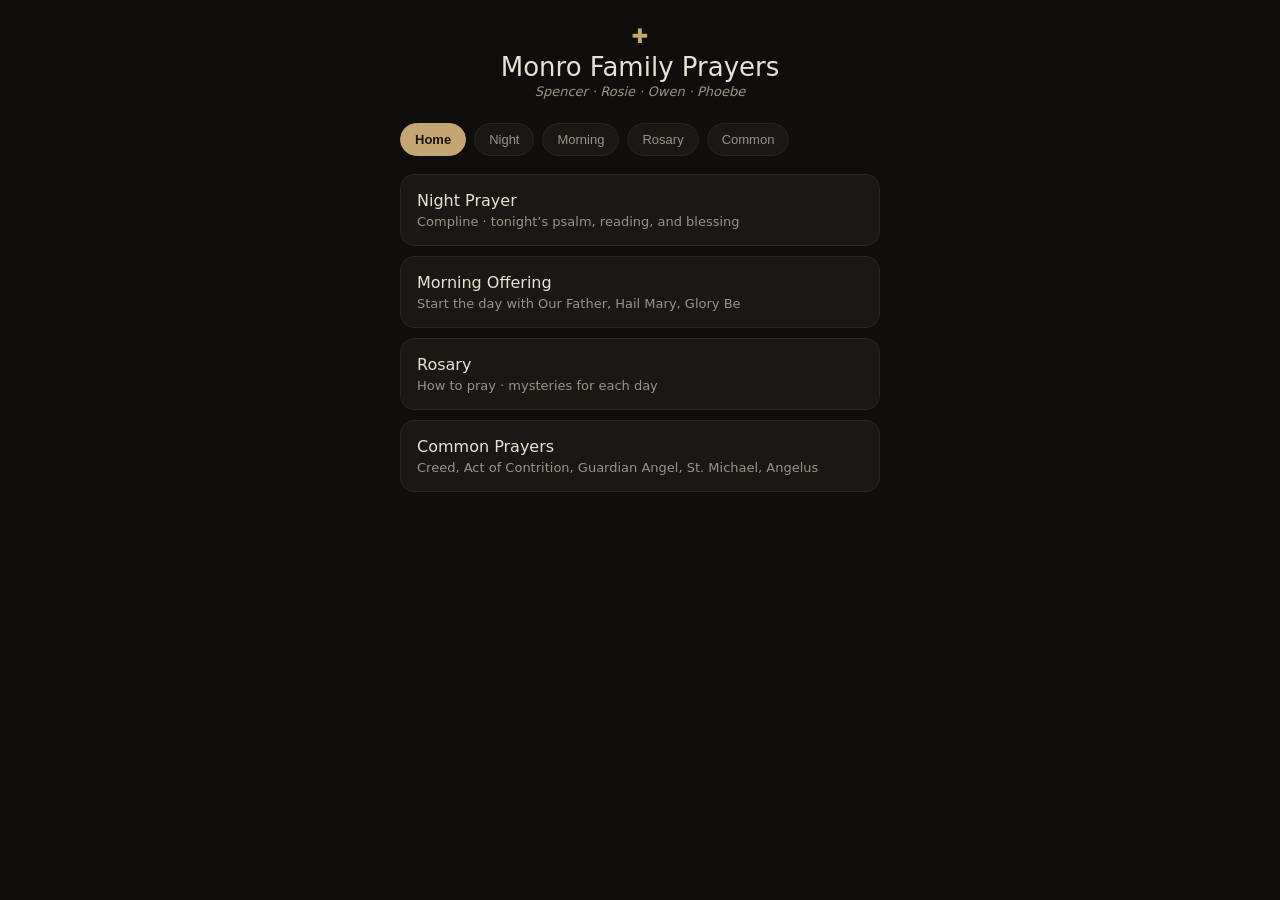
==== index.html @ 3f40b27a "Add Monro Family Prayers app" ====
<!DOCTYPE html>
<html lang="en">
<head>
<meta charset="UTF-8">
<meta name="viewport" content="width=device-width, initial-scale=1.0, viewport-fit=cover">
<meta name="theme-color" content="#0f0e0c">
<title>Monro Family Prayers</title>
<link rel="manifest" href="manifest.json">
<style>
:root{--bg:#0f0e0c;--surface:#1a1814;--text:#e8e2d6;--muted:#9a9286;--accent:#c4a574;--accent-soft:#8b7355}
*{box-sizing:border-box;margin:0;padding:0}
html,body{background:var(--bg);color:var(--text);font-family:-apple-system,BlinkMacSystemFont,system-ui,sans-serif;min-height:100vh}
body{padding:env(safe-area-inset-top) 20px env(safe-area-inset-bottom);max-width:520px;margin:0 auto}
header{text-align:center;padding:24px 0 8px}
.cross{font-size:20px;color:var(--accent)}
h1{font-size:26px;font-weight:500;margin-top:4px}
.subtitle{color:var(--muted);font-size:13px;margin-top:2px;font-style:italic}
.nav{display:flex;gap:8px;overflow-x:auto;padding:16px 0 8px;scrollbar-width:none}
.nav::-webkit-scrollbar{display:none}
.nav button{flex:0 0 auto;padding:8px 14px;background:var(--surface);border:1px solid #2a261f;border-radius:18px;color:var(--muted);font-size:13px;cursor:pointer}
.nav button.active{background:var(--accent);color:#1a1612;border-color:var(--accent);font-weight:600}
.card{background:var(--surface);border-radius:14px;padding:16px;margin:10px 0;border:1px solid #2a261f;cursor:pointer}
.card h3{font-size:16px;font-weight:500;margin-bottom:4px}
.card p{font-size:13px;color:var(--muted)}
.prayer{font-size:16.5px;line-height:1.65;padding-bottom:30px}
.prayer h2{font-size:13px;letter-spacing:1.4px;text-transform:uppercase;color:var(--accent);margin:24px 0 10px;font-weight:600}
.prayer p{margin-bottom:12px}
.prayer .antiphon{font-style:italic;color:var(--accent-soft)}
.days{display:flex;gap:6px;overflow-x:auto;padding:12px 0;scrollbar-width:none}
.days::-webkit-scrollbar{display:none}
.day{flex:0 0 auto;padding:8px 12px;background:var(--surface);border:1px solid #2a261f;border-radius:16px;font-size:12px;color:var(--muted);cursor:pointer}
.day.active{background:var(--accent);color:#1a1612;font-weight:600}
</style>
</head>
<body>
<header>
  <div class="cross">✚</div>
  <h1>Monro Family Prayers</h1>
  <div class="subtitle">Spencer · Rosie · Owen · Phoebe</div>
</header>
<div class="nav" id="nav"></div>
<div id="content"></div>
<script>
const sections=[{id:'home',label:'Home'},{id:'night',label:'Night'},{id:'morning',label:'Morning'},{id:'rosary',label:'Rosary'},{id:'common',label:'Common'}];
const days=['Sunday','Monday','Tuesday','Wednesday','Thursday','Friday','Saturday'];
const today=new Date().getDay();
function commonEnding(c){return `<h2>Every Night Ends Here</h2><p>Into your hands, Lord, I commend my spirit.</p><p>Into your hands, Lord, I commend my spirit.</p><p>You have redeemed us, Lord God of truth.</p><p>I commend my spirit.</p><p>Glory be to the Father, and to the Son, and to the Holy Spirit.</p><p>Into your hands, Lord, I commend my spirit.</p><p class="antiphon">Protect us, Lord, as we stay awake; watch over us as we sleep, that awake, we may keep watch with Christ, and asleep, rest in his peace.</p><p>Lord, now you let your servant go in peace; your word has been fulfilled: my own eyes have seen the salvation which you have prepared in the sight of every people — a light to reveal you to the nations, and the glory of your people Israel.</p><p>Glory be to the Father, and to the Son, and to the Holy Spirit — as it was in the beginning, is now, and ever shall be, world without end. Amen.</p><p class="antiphon">Protect us, Lord, as we stay awake; watch over us as we sleep, that awake, we may keep watch with Christ, and asleep, rest in his peace.</p><h2>Closing Prayer</h2><p>${c}</p><h2>Blessing</h2><p>May the all-powerful Lord grant us a restful night and a peaceful death. Amen.</p><h2>Hail Mary</h2><p>Hail Mary, full of grace, the Lord is with thee. Blessed art thou among women, and blessed is the fruit of thy womb, Jesus. Holy Mary, Mother of God, pray for us sinners, now and at the hour of our death. Amen.</p>`;}
const begin=`<h2>Every Night Begins Here</h2><p>God, come to my assistance.</p><p>Lord, make haste to help me.</p><p>Glory be to the Father, and to the Son, and to the Holy Spirit — as it was in the beginning, is now, and ever shall be, world without end. Amen. Alleluia.</p><p style="font-style:italic;color:var(--muted);margin:16px 0;">Then a quiet minute. Thank God for the good of the day, and say sorry for the rest.</p>`;
const nightPrayers={
  Sunday:{html:begin+`<h2>Sunday · Psalm 91</h2><p class="antiphon">Night holds no terrors for me sleeping under God’s wings.</p>`+commonEnding('Lord, we have celebrated today the mystery of the rising of Christ to new life. May we now rest in your peace, safe from all that could harm us, and rise again refreshed and joyful, to praise you throughout another day. We ask this through Christ our Lord. Amen.')},
  Monday:{html:begin+`<h2>Monday · Psalm 86</h2><p class="antiphon">O Lord, our God, unwearied is your love for us.</p>`+commonEnding('Lord, give our bodies restful sleep and let the work we have done today bear fruit in eternal life. We ask this through Christ our Lord. Amen.')},
  Tuesday:{html:begin+`<h2>Tuesday · Psalm 143</h2><p class="antiphon">Do not hide your face from me; in you I put my trust.</p>`+commonEnding('Lord, fill this night with your radiance. May we sleep in peace and rise with joy to welcome the light of a new day in your name. We ask this through Christ our Lord. Amen.')},
  Wednesday:{html:begin+`<h2>Wednesday · Psalms 31 & 130</h2><p class="antiphon">Lord God, be my refuge and my strength.</p>`+commonEnding('Lord Jesus Christ, you have given your followers an example of gentleness and humility, a task that is easy, a burden that is light. Accept the prayers and work of this day, and give us the rest that will strengthen us to render more faithful service to you, who live and reign for ever and ever. Amen.')},
  Thursday:{html:begin+`<h2>Thursday · Psalm 16</h2><p class="antiphon">In you, my God, my body will rest in hope.</p>`+commonEnding('Lord God, send peaceful sleep to refresh our tired bodies. May your help always renew us and keep us strong in your service. We ask this through Christ our Lord. Amen.')},
  Friday:{html:begin+`<h2>Friday · Psalm 88</h2><p class="antiphon">Day and night I cry to you, my God.</p>`+commonEnding('All-powerful God, keep us united with your Son in his death and burial so that we may rise to new life with him, who lives and reigns for ever and ever. Amen.')},
  Saturday:{html:begin+`<h2>Saturday · Psalms 4 & 134</h2><p class="antiphon">Have mercy, Lord, and hear my prayer.</p>`+commonEnding('Lord, we have celebrated today the mystery of the rising of Christ to new life. May we now rest in your peace, safe from all that could harm us, and rise again refreshed and joyful, to praise you throughout another day. We ask this through Christ our Lord. Amen.')}
};
const prayers={
  morning:{html:`<h2>Morning Offering</h2><p>O Jesus, through the Immaculate Heart of Mary, I offer you my prayers, works, joys, and sufferings of this day for all the intentions of your Sacred Heart, in union with the Holy Sacrifice of the Mass throughout the world, in reparation for my sins, for the intentions of all my relatives and friends, and in particular for the intentions of the Holy Father. Amen.</p><h2>Our Father</h2><p>Our Father, who art in heaven, hallowed be thy name; thy kingdom come; thy will be done on earth as it is in heaven. Give us this day our daily bread; and forgive us our trespasses as we forgive those who trespass against us; and lead us not into temptation, but deliver us from evil. Amen.</p><h2>Hail Mary</h2><p>Hail Mary, full of grace, the Lord is with thee. Blessed art thou among women, and blessed is the fruit of thy womb, Jesus. Holy Mary, Mother of God, pray for us sinners, now and at the hour of our death. Amen.</p><h2>Glory Be</h2><p>Glory be to the Father, and to the Son, and to the Holy Spirit. As it was in the beginning, is now, and ever shall be, world without end. Amen.</p>`},
  rosary:{html:`<h2>How to Pray the Rosary</h2><p>1. Make the Sign of the Cross and say the Apostles’ Creed.</p><p>2. Say the Our Father.</p><p>3. Say three Hail Marys.</p><p>4. Say the Glory Be.</p><p>5. Announce the first mystery; then say the Our Father.</p><p>6. Say ten Hail Marys while meditating on the mystery.</p><p>7. Say the Glory Be.</p><p>8. Repeat for each of the five mysteries.</p><p>9. After the five decades, say the Hail Holy Queen.</p><h2>Joyful Mysteries (Mon & Sat)</h2><p>The Annunciation · The Visitation · The Nativity · The Presentation · The Finding in the Temple</p><h2>Sorrowful Mysteries (Tue & Fri)</h2><p>The Agony in the Garden · The Scourging · The Crowning with Thorns · The Carrying of the Cross · The Crucifixion</p><h2>Glorious Mysteries (Wed & Sun)</h2><p>The Resurrection · The Ascension · The Descent of the Holy Spirit · The Assumption · The Coronation</p><h2>Luminous Mysteries (Thu)</h2><p>The Baptism of Jesus · The Wedding at Cana · The Proclamation of the Kingdom · The Transfiguration · The Institution of the Eucharist</p><h2>Hail Holy Queen</h2><p>Hail, holy Queen, Mother of mercy, our life, our sweetness, and our hope. To thee do we cry, poor banished children of Eve; to thee do we send up our sighs, mourning and weeping in this valley of tears. Turn then, most gracious Advocate, thine eyes of mercy toward us; and after this our exile, show unto us the blessed fruit of thy womb, Jesus. O clement, O loving, O sweet Virgin Mary.</p>`},
  common:{html:`<h2>Apostles’ Creed</h2><p>I believe in God, the Father almighty, Creator of heaven and earth, and in Jesus Christ, his only Son, our Lord, who was conceived by the Holy Spirit, born of the Virgin Mary, suffered under Pontius Pilate, was crucified, died and was buried; he descended into hell; on the third day he rose again from the dead; he ascended into heaven, and is seated at the right hand of God the Father almighty; from there he will come to judge the living and the dead. I believe in the Holy Spirit, the holy catholic Church, the communion of saints, the forgiveness of sins, the resurrection of the body, and life everlasting. Amen.</p><h2>Act of Contrition</h2><p>O my God, I am heartily sorry for having offended Thee, and I detest all my sins because of Thy just punishments, but most of all because they offend Thee, my God, who art all good and deserving of all my love. I firmly resolve, with the help of Thy grace, to sin no more and to avoid the near occasions of sin. Amen.</p><h2>Guardian Angel</h2><p>Angel of God, my guardian dear, to whom God’s love commits me here, ever this day be at my side, to light and guard, to rule and guide. Amen.</p><h2>St. Michael</h2><p>Saint Michael the Archangel, defend us in battle. Be our protection against the wickedness and snares of the devil. May God rebuke him, we humbly pray; and do thou, O Prince of the Heavenly Host, by the power of God, cast into hell Satan and all the evil spirits who prowl about the world seeking the ruin of souls. Amen.</p><h2>Angelus</h2><p>The Angel of the Lord declared unto Mary. And she conceived of the Holy Spirit. Hail Mary…</p><p>Behold the handmaid of the Lord. Be it done unto me according to thy word. Hail Mary…</p><p>And the Word was made flesh. And dwelt among us. Hail Mary…</p><p>Pray for us, O holy Mother of God. That we may be made worthy of the promises of Christ.</p><p>Let us pray. Pour forth, we beseech thee, O Lord, thy grace into our hearts; that we, to whom the Incarnation of Christ, thy Son, was made known by the message of an angel, may by his Passion and Cross be brought to the glory of his Resurrection. Through the same Christ our Lord. Amen.</p>`}
};
let currentSection='home';
let currentNight=days[today];
function renderNav(){const nav=document.getElementById('nav');nav.innerHTML=sections.map(s=>`<button class="${s.id===currentSection?'active':''}" data-id="${s.id}">${s.label}</button>`).join('');nav.querySelectorAll('button').forEach(b=>b.onclick=()=>show(b.dataset.id));}
function show(id){currentSection=id;renderNav();const c=document.getElementById('content');if(id==='home'){c.innerHTML=`<div class="card" onclick="show('night')"><h3>Night Prayer</h3><p>Compline · tonight’s psalm, reading, and blessing</p></div><div class="card" onclick="show('morning')"><h3>Morning Offering</h3><p>Start the day with Our Father, Hail Mary, Glory Be</p></div><div class="card" onclick="show('rosary')"><h3>Rosary</h3><p>How to pray · mysteries for each day</p></div><div class="card" onclick="show('common')"><h3>Common Prayers</h3><p>Creed, Act of Contrition, Guardian Angel, St. Michael, Angelus</p></div>`;}else if(id==='night'){const p=nightPrayers[currentNight];c.innerHTML=`<div class="days" id="nightdays"></div><div class="prayer">${p.html}</div>`;const daysEl=document.getElementById('nightdays');days.forEach(d=>{const el=document.createElement('div');el.className='day'+(d===currentNight?' active':'');el.textContent=d.slice(0,3);el.onclick=()=>{currentNight=d;show('night');};daysEl.appendChild(el);});}else{c.innerHTML=`<div class="prayer">${prayers[id].html}</div>`;}}
renderNav();show('home');
if('serviceWorker' in navigator){window.addEventListener('load',()=>navigator.serviceWorker.register('sw.js'));}
</script>
</body>
</html>
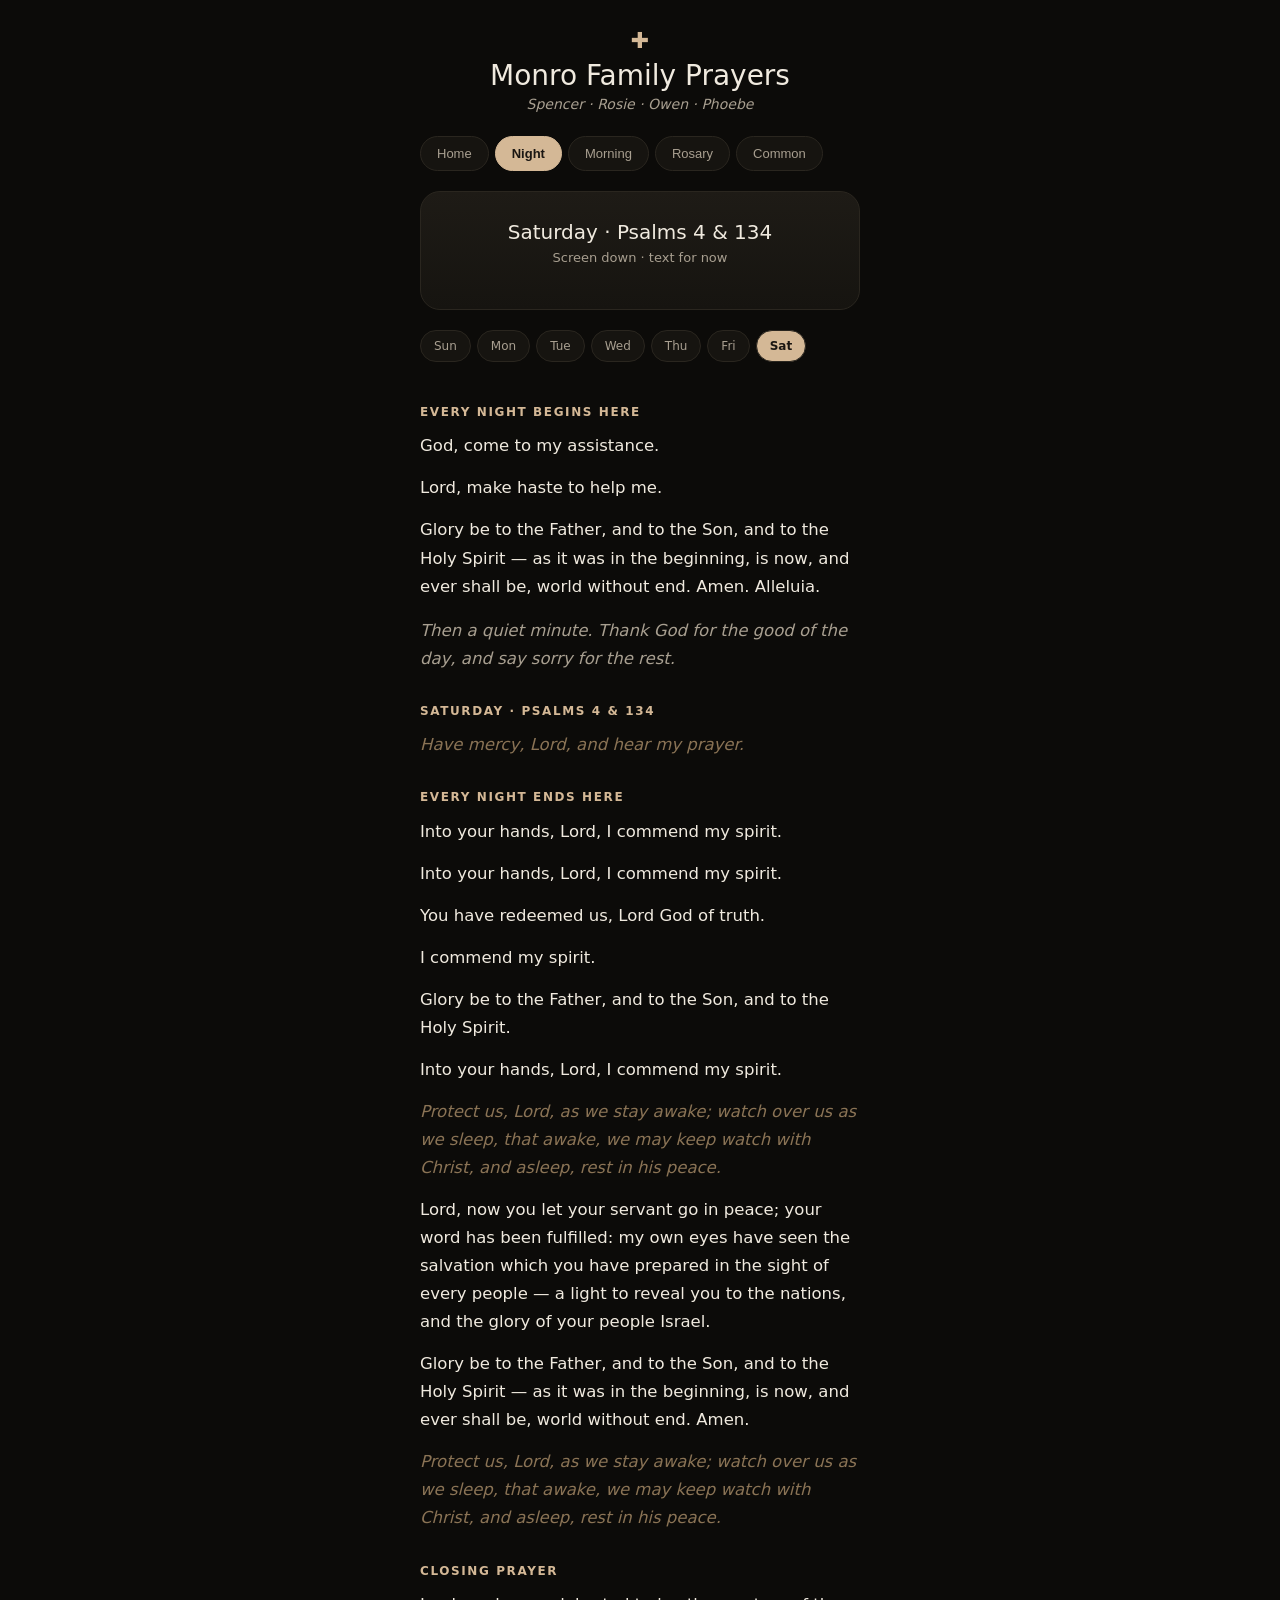
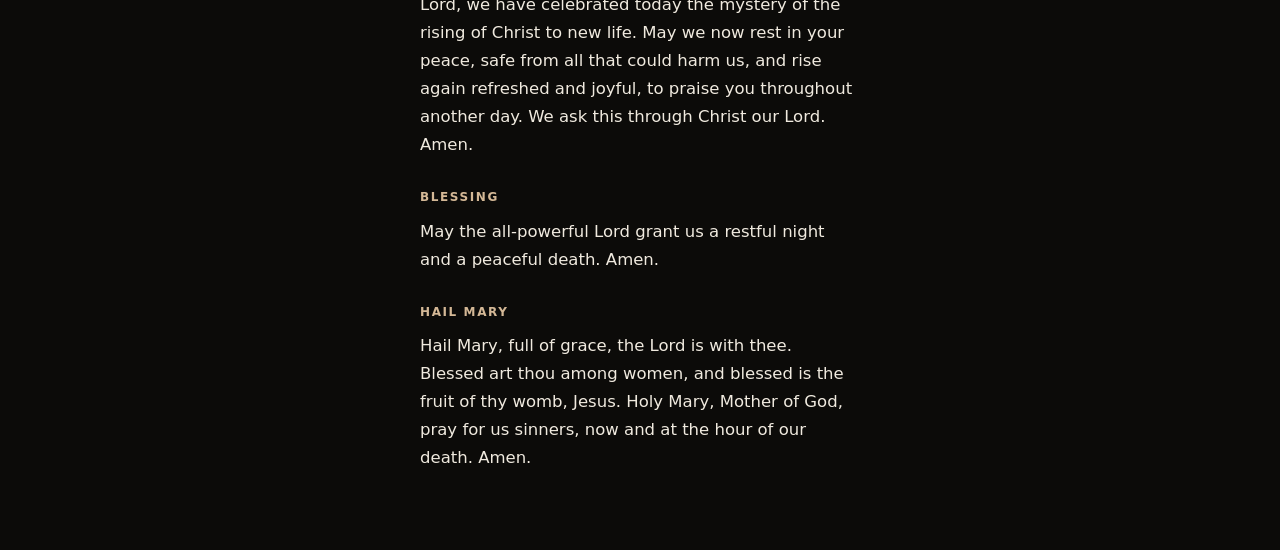
==== commit 1eaf89f4: "Polished PWA: big play button, face-down audio, all sections" ====
--- a/index.html
+++ b/index.html
@@ -3,33 +3,39 @@
 <head>
 <meta charset="UTF-8">
 <meta name="viewport" content="width=device-width, initial-scale=1.0, viewport-fit=cover">
-<meta name="theme-color" content="#0f0e0c">
+<meta name="theme-color" content="#0c0b09">
+<meta name="apple-mobile-web-app-capable" content="yes">
+<meta name="apple-mobile-web-app-status-bar-style" content="black-translucent">
 <title>Monro Family Prayers</title>
 <link rel="manifest" href="manifest.json">
+<link rel="apple-touch-icon" href="icon-512.png">
 <style>
-:root{--bg:#0f0e0c;--surface:#1a1814;--text:#e8e2d6;--muted:#9a9286;--accent:#c4a574;--accent-soft:#8b7355}
+:root{--bg:#0c0b09;--surface:#161410;--text:#f0eadf;--muted:#a89f90;--accent:#d4b896}
 *{box-sizing:border-box;margin:0;padding:0}
 html,body{background:var(--bg);color:var(--text);font-family:-apple-system,BlinkMacSystemFont,system-ui,sans-serif;min-height:100vh}
-body{padding:env(safe-area-inset-top) 20px env(safe-area-inset-bottom);max-width:520px;margin:0 auto}
-header{text-align:center;padding:24px 0 8px}
-.cross{font-size:20px;color:var(--accent)}
-h1{font-size:26px;font-weight:500;margin-top:4px}
-.subtitle{color:var(--muted);font-size:13px;margin-top:2px;font-style:italic}
-.nav{display:flex;gap:8px;overflow-x:auto;padding:16px 0 8px;scrollbar-width:none}
+body{padding:env(safe-area-inset-top) 20px calc(env(safe-area-inset-bottom) + 24px);max-width:480px;margin:0 auto}
+header{text-align:center;padding:28px 0 12px}
+.cross{font-size:22px;color:var(--accent)}
+h1{font-size:28px;font-weight:500;margin-top:6px}
+.subtitle{color:var(--muted);font-size:14px;margin-top:4px;font-style:italic}
+.nav{display:flex;gap:6px;overflow-x:auto;padding:12px 0 8px;scrollbar-width:none}
 .nav::-webkit-scrollbar{display:none}
-.nav button{flex:0 0 auto;padding:8px 14px;background:var(--surface);border:1px solid #2a261f;border-radius:18px;color:var(--muted);font-size:13px;cursor:pointer}
+.nav button{flex:0 0 auto;padding:9px 16px;background:var(--surface);border:1px solid #2a261f;border-radius:20px;color:var(--muted);font-size:13px;cursor:pointer}
 .nav button.active{background:var(--accent);color:#1a1612;border-color:var(--accent);font-weight:600}
-.card{background:var(--surface);border-radius:14px;padding:16px;margin:10px 0;border:1px solid #2a261f;cursor:pointer}
-.card h3{font-size:16px;font-weight:500;margin-bottom:4px}
+.player{background:linear-gradient(180deg,#1e1b16,#161410);border:1px solid #2a261f;border-radius:20px;padding:28px 20px;margin:12px 0 16px;text-align:center}
+.player h2{font-size:20px;font-weight:500}
+.player .meta{color:var(--muted);font-size:13px;margin:6px 0 16px}
+.play{width:80px;height:80px;border-radius:50%;background:var(--accent);border:none;color:#1a1612;font-size:32px;cursor:pointer;display:flex;align-items:center;justify-content:center;margin:0 auto 8px}
+.days{display:flex;gap:6px;overflow-x:auto;padding:4px 0 12px;scrollbar-width:none}
+.day{flex:0 0 auto;padding:8px 13px;background:var(--surface);border:1px solid #2a261f;border-radius:16px;font-size:12px;color:var(--muted);cursor:pointer}
+.day.active{background:var(--accent);color:#1a1612;font-weight:600}
+.prayer{font-size:16.5px;line-height:1.7;padding-bottom:40px}
+.prayer h2{font-size:12px;letter-spacing:1.6px;text-transform:uppercase;color:var(--accent);margin:28px 0 10px;font-weight:600}
+.prayer p{margin-bottom:14px}
+.prayer .antiphon{font-style:italic;color:#8a7355}
+.card{background:var(--surface);border-radius:16px;padding:18px;margin:10px 0;border:1px solid #2a261f;cursor:pointer}
+.card h3{font-size:17px;font-weight:500;margin-bottom:4px}
 .card p{font-size:13px;color:var(--muted)}
-.prayer{font-size:16.5px;line-height:1.65;padding-bottom:30px}
-.prayer h2{font-size:13px;letter-spacing:1.4px;text-transform:uppercase;color:var(--accent);margin:24px 0 10px;font-weight:600}
-.prayer p{margin-bottom:12px}
-.prayer .antiphon{font-style:italic;color:var(--accent-soft)}
-.days{display:flex;gap:6px;overflow-x:auto;padding:12px 0;scrollbar-width:none}
-.days::-webkit-scrollbar{display:none}
-.day{flex:0 0 auto;padding:8px 12px;background:var(--surface);border:1px solid #2a261f;border-radius:16px;font-size:12px;color:var(--muted);cursor:pointer}
-.day.active{background:var(--accent);color:#1a1612;font-weight:600}
 </style>
 </head>
 <body>
@@ -44,28 +50,15 @@
 const sections=[{id:'home',label:'Home'},{id:'night',label:'Night'},{id:'morning',label:'Morning'},{id:'rosary',label:'Rosary'},{id:'common',label:'Common'}];
 const days=['Sunday','Monday','Tuesday','Wednesday','Thursday','Friday','Saturday'];
 const today=new Date().getDay();
-function commonEnding(c){return `<h2>Every Night Ends Here</h2><p>Into your hands, Lord, I commend my spirit.</p><p>Into your hands, Lord, I commend my spirit.</p><p>You have redeemed us, Lord God of truth.</p><p>I commend my spirit.</p><p>Glory be to the Father, and to the Son, and to the Holy Spirit.</p><p>Into your hands, Lord, I commend my spirit.</p><p class="antiphon">Protect us, Lord, as we stay awake; watch over us as we sleep, that awake, we may keep watch with Christ, and asleep, rest in his peace.</p><p>Lord, now you let your servant go in peace; your word has been fulfilled: my own eyes have seen the salvation which you have prepared in the sight of every people — a light to reveal you to the nations, and the glory of your people Israel.</p><p>Glory be to the Father, and to the Son, and to the Holy Spirit — as it was in the beginning, is now, and ever shall be, world without end. Amen.</p><p class="antiphon">Protect us, Lord, as we stay awake; watch over us as we sleep, that awake, we may keep watch with Christ, and asleep, rest in his peace.</p><h2>Closing Prayer</h2><p>${c}</p><h2>Blessing</h2><p>May the all-powerful Lord grant us a restful night and a peaceful death. Amen.</p><h2>Hail Mary</h2><p>Hail Mary, full of grace, the Lord is with thee. Blessed art thou among women, and blessed is the fruit of thy womb, Jesus. Holy Mary, Mother of God, pray for us sinners, now and at the hour of our death. Amen.</p>`;}
+const titles={Sunday:'Sunday · Psalm 91',Monday:'Monday · Psalm 86',Tuesday:'Tuesday · Psalm 143',Wednesday:'Wednesday · Psalms 31 & 130',Thursday:'Thursday · Psalm 16',Friday:'Friday · Psalm 88',Saturday:'Saturday · Psalms 4 & 134'};
+function ending(c){return `<h2>Every Night Ends Here</h2><p>Into your hands, Lord, I commend my spirit.</p><p>Into your hands, Lord, I commend my spirit.</p><p>You have redeemed us, Lord God of truth.</p><p>I commend my spirit.</p><p>Glory be to the Father, and to the Son, and to the Holy Spirit.</p><p>Into your hands, Lord, I commend my spirit.</p><p class="antiphon">Protect us, Lord, as we stay awake; watch over us as we sleep, that awake, we may keep watch with Christ, and asleep, rest in his peace.</p><p>Lord, now you let your servant go in peace; your word has been fulfilled: my own eyes have seen the salvation which you have prepared in the sight of every people — a light to reveal you to the nations, and the glory of your people Israel.</p><p>Glory be to the Father, and to the Son, and to the Holy Spirit — as it was in the beginning, is now, and ever shall be, world without end. Amen.</p><p class="antiphon">Protect us, Lord, as we stay awake; watch over us as we sleep, that awake, we may keep watch with Christ, and asleep, rest in his peace.</p><h2>Closing Prayer</h2><p>${c}</p><h2>Blessing</h2><p>May the all-powerful Lord grant us a restful night and a peaceful death. Amen.</p><h2>Hail Mary</h2><p>Hail Mary, full of grace, the Lord is with thee. Blessed art thou among women, and blessed is the fruit of thy womb, Jesus. Holy Mary, Mother of God, pray for us sinners, now and at the hour of our death. Amen.</p>`;}
 const begin=`<h2>Every Night Begins Here</h2><p>God, come to my assistance.</p><p>Lord, make haste to help me.</p><p>Glory be to the Father, and to the Son, and to the Holy Spirit — as it was in the beginning, is now, and ever shall be, world without end. Amen. Alleluia.</p><p style="font-style:italic;color:var(--muted);margin:16px 0;">Then a quiet minute. Thank God for the good of the day, and say sorry for the rest.</p>`;
-const nightPrayers={
-  Sunday:{html:begin+`<h2>Sunday · Psalm 91</h2><p class="antiphon">Night holds no terrors for me sleeping under God’s wings.</p>`+commonEnding('Lord, we have celebrated today the mystery of the rising of Christ to new life. May we now rest in your peace, safe from all that could harm us, and rise again refreshed and joyful, to praise you throughout another day. We ask this through Christ our Lord. Amen.')},
-  Monday:{html:begin+`<h2>Monday · Psalm 86</h2><p class="antiphon">O Lord, our God, unwearied is your love for us.</p>`+commonEnding('Lord, give our bodies restful sleep and let the work we have done today bear fruit in eternal life. We ask this through Christ our Lord. Amen.')},
-  Tuesday:{html:begin+`<h2>Tuesday · Psalm 143</h2><p class="antiphon">Do not hide your face from me; in you I put my trust.</p>`+commonEnding('Lord, fill this night with your radiance. May we sleep in peace and rise with joy to welcome the light of a new day in your name. We ask this through Christ our Lord. Amen.')},
-  Wednesday:{html:begin+`<h2>Wednesday · Psalms 31 & 130</h2><p class="antiphon">Lord God, be my refuge and my strength.</p>`+commonEnding('Lord Jesus Christ, you have given your followers an example of gentleness and humility, a task that is easy, a burden that is light. Accept the prayers and work of this day, and give us the rest that will strengthen us to render more faithful service to you, who live and reign for ever and ever. Amen.')},
-  Thursday:{html:begin+`<h2>Thursday · Psalm 16</h2><p class="antiphon">In you, my God, my body will rest in hope.</p>`+commonEnding('Lord God, send peaceful sleep to refresh our tired bodies. May your help always renew us and keep us strong in your service. We ask this through Christ our Lord. Amen.')},
-  Friday:{html:begin+`<h2>Friday · Psalm 88</h2><p class="antiphon">Day and night I cry to you, my God.</p>`+commonEnding('All-powerful God, keep us united with your Son in his death and burial so that we may rise to new life with him, who lives and reigns for ever and ever. Amen.')},
-  Saturday:{html:begin+`<h2>Saturday · Psalms 4 & 134</h2><p class="antiphon">Have mercy, Lord, and hear my prayer.</p>`+commonEnding('Lord, we have celebrated today the mystery of the rising of Christ to new life. May we now rest in your peace, safe from all that could harm us, and rise again refreshed and joyful, to praise you throughout another day. We ask this through Christ our Lord. Amen.')}
-};
-const prayers={
-  morning:{html:`<h2>Morning Offering</h2><p>O Jesus, through the Immaculate Heart of Mary, I offer you my prayers, works, joys, and sufferings of this day for all the intentions of your Sacred Heart, in union with the Holy Sacrifice of the Mass throughout the world, in reparation for my sins, for the intentions of all my relatives and friends, and in particular for the intentions of the Holy Father. Amen.</p><h2>Our Father</h2><p>Our Father, who art in heaven, hallowed be thy name; thy kingdom come; thy will be done on earth as it is in heaven. Give us this day our daily bread; and forgive us our trespasses as we forgive those who trespass against us; and lead us not into temptation, but deliver us from evil. Amen.</p><h2>Hail Mary</h2><p>Hail Mary, full of grace, the Lord is with thee. Blessed art thou among women, and blessed is the fruit of thy womb, Jesus. Holy Mary, Mother of God, pray for us sinners, now and at the hour of our death. Amen.</p><h2>Glory Be</h2><p>Glory be to the Father, and to the Son, and to the Holy Spirit. As it was in the beginning, is now, and ever shall be, world without end. Amen.</p>`},
-  rosary:{html:`<h2>How to Pray the Rosary</h2><p>1. Make the Sign of the Cross and say the Apostles’ Creed.</p><p>2. Say the Our Father.</p><p>3. Say three Hail Marys.</p><p>4. Say the Glory Be.</p><p>5. Announce the first mystery; then say the Our Father.</p><p>6. Say ten Hail Marys while meditating on the mystery.</p><p>7. Say the Glory Be.</p><p>8. Repeat for each of the five mysteries.</p><p>9. After the five decades, say the Hail Holy Queen.</p><h2>Joyful Mysteries (Mon & Sat)</h2><p>The Annunciation · The Visitation · The Nativity · The Presentation · The Finding in the Temple</p><h2>Sorrowful Mysteries (Tue & Fri)</h2><p>The Agony in the Garden · The Scourging · The Crowning with Thorns · The Carrying of the Cross · The Crucifixion</p><h2>Glorious Mysteries (Wed & Sun)</h2><p>The Resurrection · The Ascension · The Descent of the Holy Spirit · The Assumption · The Coronation</p><h2>Luminous Mysteries (Thu)</h2><p>The Baptism of Jesus · The Wedding at Cana · The Proclamation of the Kingdom · The Transfiguration · The Institution of the Eucharist</p><h2>Hail Holy Queen</h2><p>Hail, holy Queen, Mother of mercy, our life, our sweetness, and our hope. To thee do we cry, poor banished children of Eve; to thee do we send up our sighs, mourning and weeping in this valley of tears. Turn then, most gracious Advocate, thine eyes of mercy toward us; and after this our exile, show unto us the blessed fruit of thy womb, Jesus. O clement, O loving, O sweet Virgin Mary.</p>`},
-  common:{html:`<h2>Apostles’ Creed</h2><p>I believe in God, the Father almighty, Creator of heaven and earth, and in Jesus Christ, his only Son, our Lord, who was conceived by the Holy Spirit, born of the Virgin Mary, suffered under Pontius Pilate, was crucified, died and was buried; he descended into hell; on the third day he rose again from the dead; he ascended into heaven, and is seated at the right hand of God the Father almighty; from there he will come to judge the living and the dead. I believe in the Holy Spirit, the holy catholic Church, the communion of saints, the forgiveness of sins, the resurrection of the body, and life everlasting. Amen.</p><h2>Act of Contrition</h2><p>O my God, I am heartily sorry for having offended Thee, and I detest all my sins because of Thy just punishments, but most of all because they offend Thee, my God, who art all good and deserving of all my love. I firmly resolve, with the help of Thy grace, to sin no more and to avoid the near occasions of sin. Amen.</p><h2>Guardian Angel</h2><p>Angel of God, my guardian dear, to whom God’s love commits me here, ever this day be at my side, to light and guard, to rule and guide. Amen.</p><h2>St. Michael</h2><p>Saint Michael the Archangel, defend us in battle. Be our protection against the wickedness and snares of the devil. May God rebuke him, we humbly pray; and do thou, O Prince of the Heavenly Host, by the power of God, cast into hell Satan and all the evil spirits who prowl about the world seeking the ruin of souls. Amen.</p><h2>Angelus</h2><p>The Angel of the Lord declared unto Mary. And she conceived of the Holy Spirit. Hail Mary…</p><p>Behold the handmaid of the Lord. Be it done unto me according to thy word. Hail Mary…</p><p>And the Word was made flesh. And dwelt among us. Hail Mary…</p><p>Pray for us, O holy Mother of God. That we may be made worthy of the promises of Christ.</p><p>Let us pray. Pour forth, we beseech thee, O Lord, thy grace into our hearts; that we, to whom the Incarnation of Christ, thy Son, was made known by the message of an angel, may by his Passion and Cross be brought to the glory of his Resurrection. Through the same Christ our Lord. Amen.</p>`}
-};
-let currentSection='home';
-let currentNight=days[today];
-function renderNav(){const nav=document.getElementById('nav');nav.innerHTML=sections.map(s=>`<button class="${s.id===currentSection?'active':''}" data-id="${s.id}">${s.label}</button>`).join('');nav.querySelectorAll('button').forEach(b=>b.onclick=()=>show(b.dataset.id));}
-function show(id){currentSection=id;renderNav();const c=document.getElementById('content');if(id==='home'){c.innerHTML=`<div class="card" onclick="show('night')"><h3>Night Prayer</h3><p>Compline · tonight’s psalm, reading, and blessing</p></div><div class="card" onclick="show('morning')"><h3>Morning Offering</h3><p>Start the day with Our Father, Hail Mary, Glory Be</p></div><div class="card" onclick="show('rosary')"><h3>Rosary</h3><p>How to pray · mysteries for each day</p></div><div class="card" onclick="show('common')"><h3>Common Prayers</h3><p>Creed, Act of Contrition, Guardian Angel, St. Michael, Angelus</p></div>`;}else if(id==='night'){const p=nightPrayers[currentNight];c.innerHTML=`<div class="days" id="nightdays"></div><div class="prayer">${p.html}</div>`;const daysEl=document.getElementById('nightdays');days.forEach(d=>{const el=document.createElement('div');el.className='day'+(d===currentNight?' active':'');el.textContent=d.slice(0,3);el.onclick=()=>{currentNight=d;show('night');};daysEl.appendChild(el);});}else{c.innerHTML=`<div class="prayer">${prayers[id].html}</div>`;}}
-renderNav();show('home');
-if('serviceWorker' in navigator){window.addEventListener('load',()=>navigator.serviceWorker.register('sw.js'));}
+const nightText={Sunday:begin+`<h2>Sunday · Psalm 91</h2><p class="antiphon">Night holds no terrors for me sleeping under God’s wings.</p>`+ending('Lord, we have celebrated today the mystery of the rising of Christ to new life. May we now rest in your peace, safe from all that could harm us, and rise again refreshed and joyful, to praise you throughout another day. We ask this through Christ our Lord. Amen.'),Monday:begin+`<h2>Monday · Psalm 86</h2><p class="antiphon">O Lord, our God, unwearied is your love for us.</p>`+ending('Lord, give our bodies restful sleep and let the work we have done today bear fruit in eternal life. We ask this through Christ our Lord. Amen.'),Tuesday:begin+`<h2>Tuesday · Psalm 143</h2><p class="antiphon">Do not hide your face from me; in you I put my trust.</p>`+ending('Lord, fill this night with your radiance. May we sleep in peace and rise with joy to welcome the light of a new day in your name. We ask this through Christ our Lord. Amen.'),Wednesday:begin+`<h2>Wednesday · Psalms 31 & 130</h2><p class="antiphon">Lord God, be my refuge and my strength.</p>`+ending('Lord Jesus Christ, you have given your followers an example of gentleness and humility, a task that is easy, a burden that is light. Accept the prayers and work of this day, and give us the rest that will strengthen us to render more faithful service to you, who live and reign for ever and ever. Amen.'),Thursday:begin+`<h2>Thursday · Psalm 16</h2><p class="antiphon">In you, my God, my body will rest in hope.</p>`+ending('Lord God, send peaceful sleep to refresh our tired bodies. May your help always renew us and keep us strong in your service. We ask this through Christ our Lord. Amen.'),Friday:begin+`<h2>Friday · Psalm 88</h2><p class="antiphon">Day and night I cry to you, my God.</p>`+ending('All-powerful God, keep us united with your Son in his death and burial so that we may rise to new life with him, who lives and reigns for ever and ever. Amen.'),Saturday:begin+`<h2>Saturday · Psalms 4 & 134</h2><p class="antiphon">Have mercy, Lord, and hear my prayer.</p>`+ending('Lord, we have celebrated today the mystery of the rising of Christ to new life. May we now rest in your peace, safe from all that could harm us, and rise again refreshed and joyful, to praise you throughout another day. We ask this through Christ our Lord. Amen.')};
+let current='night';
+let night=days[today];
+function nav(){document.getElementById('nav').innerHTML=sections.map(s=>`<button class="${s.id===current?'active':''}" data-id="${s.id}">${s.label}</button>`).join('');document.querySelectorAll('.nav button').forEach(b=>b.onclick=()=>show(b.dataset.id));}
+function show(id){current=id;nav();const c=document.getElementById('content');if(id==='home'){c.innerHTML=`<div class="card" onclick="show('night')"><h3>Night Prayer</h3><p>Tonight · play with the screen down</p></div><div class="card" onclick="show('morning')"><h3>Morning Offering</h3><p>Start the day</p></div><div class="card" onclick="show('rosary')"><h3>Rosary</h3><p>Mysteries for each day</p></div><div class="card" onclick="show('common')"><h3>Common Prayers</h3><p>Creed, Contrition, Guardian Angel, St. Michael</p></div>`;}else if(id==='night'){c.innerHTML=`<div class="player"><h2>${titles[night]}</h2><div class="meta">Screen down · text for now</div></div><div class="days" id="days"></div><div class="prayer">${nightText[night]}</div>`;const d=document.getElementById('days');days.forEach(day=>{const el=document.createElement('div');el.className='day'+(day===night?' active':'');el.textContent=day.slice(0,3);el.onclick=()=>{night=day;show('night');};d.appendChild(el);});}else{const titles2={morning:'Morning Offering',rosary:'Rosary',common:'Common Prayers'};const htmls={morning:`<h2>Morning Offering</h2><p>O Jesus, through the Immaculate Heart of Mary, I offer you my prayers, works, joys, and sufferings of this day for all the intentions of your Sacred Heart, in union with the Holy Sacrifice of the Mass throughout the world, in reparation for my sins, for the intentions of all my relatives and friends, and in particular for the intentions of the Holy Father. Amen.</p><h2>Our Father</h2><p>Our Father, who art in heaven, hallowed be thy name; thy kingdom come; thy will be done on earth as it is in heaven. Give us this day our daily bread; and forgive us our trespasses as we forgive those who trespass against us; and lead us not into temptation, but deliver us from evil. Amen.</p><h2>Hail Mary</h2><p>Hail Mary, full of grace, the Lord is with thee. Blessed art thou among women, and blessed is the fruit of thy womb, Jesus. Holy Mary, Mother of God, pray for us sinners, now and at the hour of our death. Amen.</p><h2>Glory Be</h2><p>Glory be to the Father, and to the Son, and to the Holy Spirit. As it was in the beginning, is now, and ever shall be, world without end. Amen.</p>`,rosary:`<h2>How to Pray the Rosary</h2><p>Sign of the Cross and Apostles’ Creed. Our Father. Three Hail Marys. Glory Be. Announce the mystery, Our Father, ten Hail Marys, Glory Be. Repeat for five mysteries. Hail Holy Queen.</p><h2>Joyful (Mon & Sat)</h2><p>Annunciation · Visitation · Nativity · Presentation · Finding in the Temple</p><h2>Sorrowful (Tue & Fri)</h2><p>Agony · Scourging · Crowning with Thorns · Carrying the Cross · Crucifixion</p><h2>Glorious (Wed & Sun)</h2><p>Resurrection · Ascension · Descent of the Holy Spirit · Assumption · Coronation</p><h2>Luminous (Thu)</h2><p>Baptism · Wedding at Cana · Proclamation of the Kingdom · Transfiguration · Institution of the Eucharist</p>`,common:`<h2>Apostles’ Creed</h2><p>I believe in God, the Father almighty, Creator of heaven and earth, and in Jesus Christ, his only Son, our Lord, who was conceived by the Holy Spirit, born of the Virgin Mary, suffered under Pontius Pilate, was crucified, died and was buried; he descended into hell; on the third day he rose again from the dead; he ascended into heaven, and is seated at the right hand of God the Father almighty; from there he will come to judge the living and the dead. I believe in the Holy Spirit, the holy catholic Church, the communion of saints, the forgiveness of sins, the resurrection of the body, and life everlasting. Amen.</p><h2>Act of Contrition</h2><p>O my God, I am heartily sorry for having offended Thee, and I detest all my sins because of Thy just punishments, but most of all because they offend Thee, my God, who art all good and deserving of all my love. I firmly resolve, with the help of Thy grace, to sin no more and to avoid the near occasions of sin. Amen.</p><h2>Guardian Angel</h2><p>Angel of God, my guardian dear, to whom God’s love commits me here, ever this day be at my side, to light and guard, to rule and guide. Amen.</p><h2>St. Michael</h2><p>Saint Michael the Archangel, defend us in battle. Be our protection against the wickedness and snares of the devil. May God rebuke him, we humbly pray; and do thou, O Prince of the Heavenly Host, by the power of God, cast into hell Satan and all the evil spirits who prowl about the world seeking the ruin of souls. Amen.</p>`};c.innerHTML=`<div class="player"><h2>${titles2[id]}</h2></div><div class="prayer">${htmls[id]}</div>`;}}
+nav();show('night');
 </script>
 </body>
 </html>
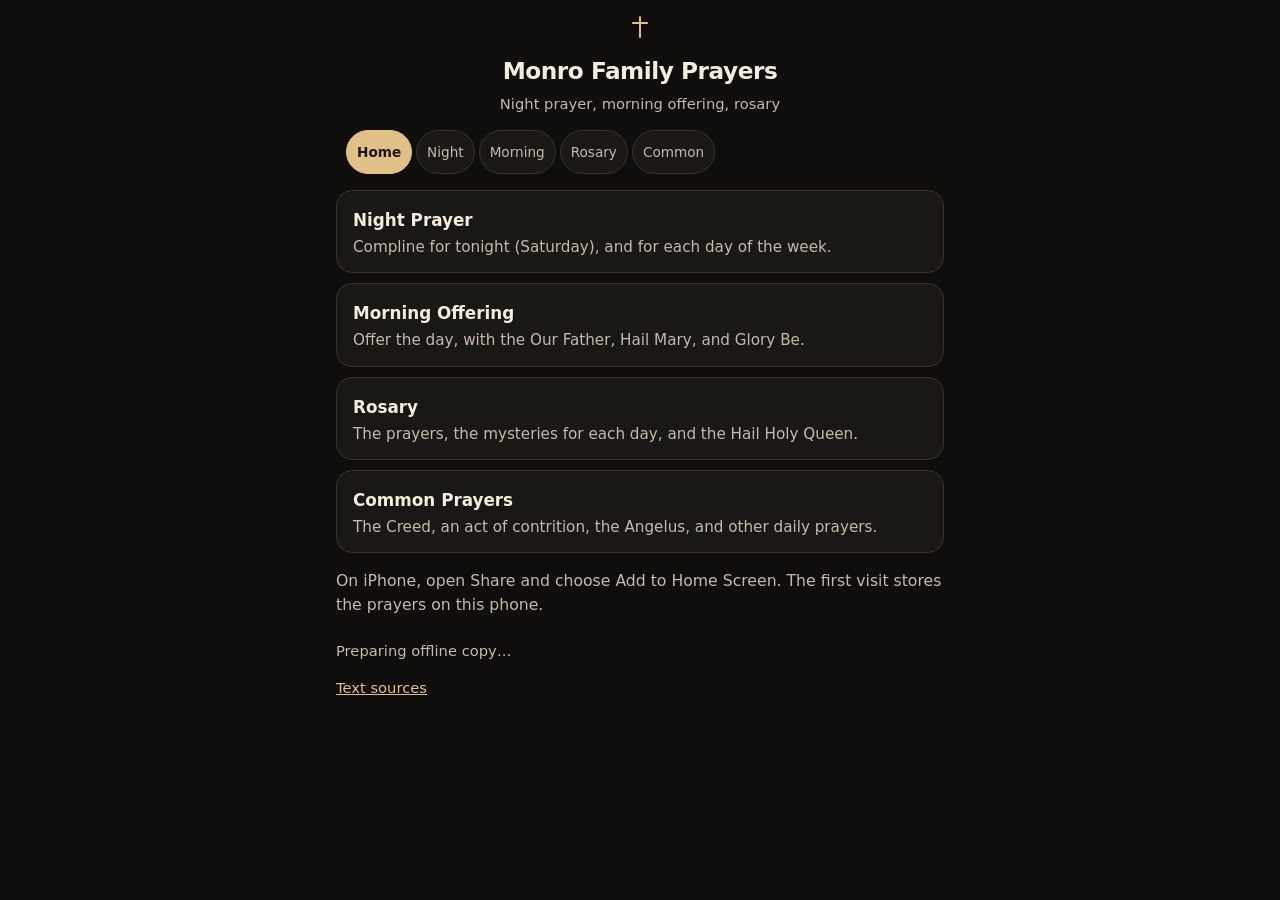
==== commit fe8cfb90: "Make Monro Family Prayers an installable offline PWA. Serve Night Prayer for all seven nights plus m" ====
--- a/index.html
+++ b/index.html
@@ -1,64 +1,45 @@
 <!DOCTYPE html>
 <html lang="en">
 <head>
-<meta charset="UTF-8">
-<meta name="viewport" content="width=device-width, initial-scale=1.0, viewport-fit=cover">
-<meta name="theme-color" content="#0c0b09">
-<meta name="apple-mobile-web-app-capable" content="yes">
-<meta name="apple-mobile-web-app-status-bar-style" content="black-translucent">
-<title>Monro Family Prayers</title>
-<link rel="manifest" href="manifest.json">
-<link rel="apple-touch-icon" href="icon-512.png">
-<style>
-:root{--bg:#0c0b09;--surface:#161410;--text:#f0eadf;--muted:#a89f90;--accent:#d4b896}
-*{box-sizing:border-box;margin:0;padding:0}
-html,body{background:var(--bg);color:var(--text);font-family:-apple-system,BlinkMacSystemFont,system-ui,sans-serif;min-height:100vh}
-body{padding:env(safe-area-inset-top) 20px calc(env(safe-area-inset-bottom) + 24px);max-width:480px;margin:0 auto}
-header{text-align:center;padding:28px 0 12px}
-.cross{font-size:22px;color:var(--accent)}
-h1{font-size:28px;font-weight:500;margin-top:6px}
-.subtitle{color:var(--muted);font-size:14px;margin-top:4px;font-style:italic}
-.nav{display:flex;gap:6px;overflow-x:auto;padding:12px 0 8px;scrollbar-width:none}
-.nav::-webkit-scrollbar{display:none}
-.nav button{flex:0 0 auto;padding:9px 16px;background:var(--surface);border:1px solid #2a261f;border-radius:20px;color:var(--muted);font-size:13px;cursor:pointer}
-.nav button.active{background:var(--accent);color:#1a1612;border-color:var(--accent);font-weight:600}
-.player{background:linear-gradient(180deg,#1e1b16,#161410);border:1px solid #2a261f;border-radius:20px;padding:28px 20px;margin:12px 0 16px;text-align:center}
-.player h2{font-size:20px;font-weight:500}
-.player .meta{color:var(--muted);font-size:13px;margin:6px 0 16px}
-.play{width:80px;height:80px;border-radius:50%;background:var(--accent);border:none;color:#1a1612;font-size:32px;cursor:pointer;display:flex;align-items:center;justify-content:center;margin:0 auto 8px}
-.days{display:flex;gap:6px;overflow-x:auto;padding:4px 0 12px;scrollbar-width:none}
-.day{flex:0 0 auto;padding:8px 13px;background:var(--surface);border:1px solid #2a261f;border-radius:16px;font-size:12px;color:var(--muted);cursor:pointer}
-.day.active{background:var(--accent);color:#1a1612;font-weight:600}
-.prayer{font-size:16.5px;line-height:1.7;padding-bottom:40px}
-.prayer h2{font-size:12px;letter-spacing:1.6px;text-transform:uppercase;color:var(--accent);margin:28px 0 10px;font-weight:600}
-.prayer p{margin-bottom:14px}
-.prayer .antiphon{font-style:italic;color:#8a7355}
-.card{background:var(--surface);border-radius:16px;padding:18px;margin:10px 0;border:1px solid #2a261f;cursor:pointer}
-.card h3{font-size:17px;font-weight:500;margin-bottom:4px}
-.card p{font-size:13px;color:var(--muted)}
-</style>
+  <meta charset="UTF-8">
+  <meta name="viewport" content="width=device-width, initial-scale=1, viewport-fit=cover">
+  <meta name="theme-color" content="#0f0e0c">
+  <meta name="color-scheme" content="dark">
+  <meta name="description" content="Night Prayer for each day, the Morning Offering, the Rosary, and common prayers. Offline on your phone.">
+  <meta name="mobile-web-app-capable" content="yes">
+  <meta name="apple-mobile-web-app-capable" content="yes">
+  <meta name="apple-mobile-web-app-status-bar-style" content="black-translucent">
+  <meta name="apple-mobile-web-app-title" content="Monro Prayers">
+  <meta name="format-detection" content="telephone=no">
+  <title>Monro Family Prayers</title>
+  <link rel="manifest" href="manifest.json">
+  <link rel="icon" href="icons/favicon-32.png" type="image/png" sizes="32x32">
+  <link rel="apple-touch-icon" href="icons/apple-touch-icon.png">
+  <link rel="stylesheet" href="css/app.css">
 </head>
 <body>
-<header>
-  <div class="cross">✚</div>
-  <h1>Monro Family Prayers</h1>
-  <div class="subtitle">Spencer · Rosie · Owen · Phoebe</div>
-</header>
-<div class="nav" id="nav"></div>
-<div id="content"></div>
-<script>
-const sections=[{id:'home',label:'Home'},{id:'night',label:'Night'},{id:'morning',label:'Morning'},{id:'rosary',label:'Rosary'},{id:'common',label:'Common'}];
-const days=['Sunday','Monday','Tuesday','Wednesday','Thursday','Friday','Saturday'];
-const today=new Date().getDay();
-const titles={Sunday:'Sunday · Psalm 91',Monday:'Monday · Psalm 86',Tuesday:'Tuesday · Psalm 143',Wednesday:'Wednesday · Psalms 31 & 130',Thursday:'Thursday · Psalm 16',Friday:'Friday · Psalm 88',Saturday:'Saturday · Psalms 4 & 134'};
-function ending(c){return `<h2>Every Night Ends Here</h2><p>Into your hands, Lord, I commend my spirit.</p><p>Into your hands, Lord, I commend my spirit.</p><p>You have redeemed us, Lord God of truth.</p><p>I commend my spirit.</p><p>Glory be to the Father, and to the Son, and to the Holy Spirit.</p><p>Into your hands, Lord, I commend my spirit.</p><p class="antiphon">Protect us, Lord, as we stay awake; watch over us as we sleep, that awake, we may keep watch with Christ, and asleep, rest in his peace.</p><p>Lord, now you let your servant go in peace; your word has been fulfilled: my own eyes have seen the salvation which you have prepared in the sight of every people — a light to reveal you to the nations, and the glory of your people Israel.</p><p>Glory be to the Father, and to the Son, and to the Holy Spirit — as it was in the beginning, is now, and ever shall be, world without end. Amen.</p><p class="antiphon">Protect us, Lord, as we stay awake; watch over us as we sleep, that awake, we may keep watch with Christ, and asleep, rest in his peace.</p><h2>Closing Prayer</h2><p>${c}</p><h2>Blessing</h2><p>May the all-powerful Lord grant us a restful night and a peaceful death. Amen.</p><h2>Hail Mary</h2><p>Hail Mary, full of grace, the Lord is with thee. Blessed art thou among women, and blessed is the fruit of thy womb, Jesus. Holy Mary, Mother of God, pray for us sinners, now and at the hour of our death. Amen.</p>`;}
-const begin=`<h2>Every Night Begins Here</h2><p>God, come to my assistance.</p><p>Lord, make haste to help me.</p><p>Glory be to the Father, and to the Son, and to the Holy Spirit — as it was in the beginning, is now, and ever shall be, world without end. Amen. Alleluia.</p><p style="font-style:italic;color:var(--muted);margin:16px 0;">Then a quiet minute. Thank God for the good of the day, and say sorry for the rest.</p>`;
-const nightText={Sunday:begin+`<h2>Sunday · Psalm 91</h2><p class="antiphon">Night holds no terrors for me sleeping under God’s wings.</p>`+ending('Lord, we have celebrated today the mystery of the rising of Christ to new life. May we now rest in your peace, safe from all that could harm us, and rise again refreshed and joyful, to praise you throughout another day. We ask this through Christ our Lord. Amen.'),Monday:begin+`<h2>Monday · Psalm 86</h2><p class="antiphon">O Lord, our God, unwearied is your love for us.</p>`+ending('Lord, give our bodies restful sleep and let the work we have done today bear fruit in eternal life. We ask this through Christ our Lord. Amen.'),Tuesday:begin+`<h2>Tuesday · Psalm 143</h2><p class="antiphon">Do not hide your face from me; in you I put my trust.</p>`+ending('Lord, fill this night with your radiance. May we sleep in peace and rise with joy to welcome the light of a new day in your name. We ask this through Christ our Lord. Amen.'),Wednesday:begin+`<h2>Wednesday · Psalms 31 & 130</h2><p class="antiphon">Lord God, be my refuge and my strength.</p>`+ending('Lord Jesus Christ, you have given your followers an example of gentleness and humility, a task that is easy, a burden that is light. Accept the prayers and work of this day, and give us the rest that will strengthen us to render more faithful service to you, who live and reign for ever and ever. Amen.'),Thursday:begin+`<h2>Thursday · Psalm 16</h2><p class="antiphon">In you, my God, my body will rest in hope.</p>`+ending('Lord God, send peaceful sleep to refresh our tired bodies. May your help always renew us and keep us strong in your service. We ask this through Christ our Lord. Amen.'),Friday:begin+`<h2>Friday · Psalm 88</h2><p class="antiphon">Day and night I cry to you, my God.</p>`+ending('All-powerful God, keep us united with your Son in his death and burial so that we may rise to new life with him, who lives and reigns for ever and ever. Amen.'),Saturday:begin+`<h2>Saturday · Psalms 4 & 134</h2><p class="antiphon">Have mercy, Lord, and hear my prayer.</p>`+ending('Lord, we have celebrated today the mystery of the rising of Christ to new life. May we now rest in your peace, safe from all that could harm us, and rise again refreshed and joyful, to praise you throughout another day. We ask this through Christ our Lord. Amen.')};
-let current='night';
-let night=days[today];
-function nav(){document.getElementById('nav').innerHTML=sections.map(s=>`<button class="${s.id===current?'active':''}" data-id="${s.id}">${s.label}</button>`).join('');document.querySelectorAll('.nav button').forEach(b=>b.onclick=()=>show(b.dataset.id));}
-function show(id){current=id;nav();const c=document.getElementById('content');if(id==='home'){c.innerHTML=`<div class="card" onclick="show('night')"><h3>Night Prayer</h3><p>Tonight · play with the screen down</p></div><div class="card" onclick="show('morning')"><h3>Morning Offering</h3><p>Start the day</p></div><div class="card" onclick="show('rosary')"><h3>Rosary</h3><p>Mysteries for each day</p></div><div class="card" onclick="show('common')"><h3>Common Prayers</h3><p>Creed, Contrition, Guardian Angel, St. Michael</p></div>`;}else if(id==='night'){c.innerHTML=`<div class="player"><h2>${titles[night]}</h2><div class="meta">Screen down · text for now</div></div><div class="days" id="days"></div><div class="prayer">${nightText[night]}</div>`;const d=document.getElementById('days');days.forEach(day=>{const el=document.createElement('div');el.className='day'+(day===night?' active':'');el.textContent=day.slice(0,3);el.onclick=()=>{night=day;show('night');};d.appendChild(el);});}else{const titles2={morning:'Morning Offering',rosary:'Rosary',common:'Common Prayers'};const htmls={morning:`<h2>Morning Offering</h2><p>O Jesus, through the Immaculate Heart of Mary, I offer you my prayers, works, joys, and sufferings of this day for all the intentions of your Sacred Heart, in union with the Holy Sacrifice of the Mass throughout the world, in reparation for my sins, for the intentions of all my relatives and friends, and in particular for the intentions of the Holy Father. Amen.</p><h2>Our Father</h2><p>Our Father, who art in heaven, hallowed be thy name; thy kingdom come; thy will be done on earth as it is in heaven. Give us this day our daily bread; and forgive us our trespasses as we forgive those who trespass against us; and lead us not into temptation, but deliver us from evil. Amen.</p><h2>Hail Mary</h2><p>Hail Mary, full of grace, the Lord is with thee. Blessed art thou among women, and blessed is the fruit of thy womb, Jesus. Holy Mary, Mother of God, pray for us sinners, now and at the hour of our death. Amen.</p><h2>Glory Be</h2><p>Glory be to the Father, and to the Son, and to the Holy Spirit. As it was in the beginning, is now, and ever shall be, world without end. Amen.</p>`,rosary:`<h2>How to Pray the Rosary</h2><p>Sign of the Cross and Apostles’ Creed. Our Father. Three Hail Marys. Glory Be. Announce the mystery, Our Father, ten Hail Marys, Glory Be. Repeat for five mysteries. Hail Holy Queen.</p><h2>Joyful (Mon & Sat)</h2><p>Annunciation · Visitation · Nativity · Presentation · Finding in the Temple</p><h2>Sorrowful (Tue & Fri)</h2><p>Agony · Scourging · Crowning with Thorns · Carrying the Cross · Crucifixion</p><h2>Glorious (Wed & Sun)</h2><p>Resurrection · Ascension · Descent of the Holy Spirit · Assumption · Coronation</p><h2>Luminous (Thu)</h2><p>Baptism · Wedding at Cana · Proclamation of the Kingdom · Transfiguration · Institution of the Eucharist</p>`,common:`<h2>Apostles’ Creed</h2><p>I believe in God, the Father almighty, Creator of heaven and earth, and in Jesus Christ, his only Son, our Lord, who was conceived by the Holy Spirit, born of the Virgin Mary, suffered under Pontius Pilate, was crucified, died and was buried; he descended into hell; on the third day he rose again from the dead; he ascended into heaven, and is seated at the right hand of God the Father almighty; from there he will come to judge the living and the dead. I believe in the Holy Spirit, the holy catholic Church, the communion of saints, the forgiveness of sins, the resurrection of the body, and life everlasting. Amen.</p><h2>Act of Contrition</h2><p>O my God, I am heartily sorry for having offended Thee, and I detest all my sins because of Thy just punishments, but most of all because they offend Thee, my God, who art all good and deserving of all my love. I firmly resolve, with the help of Thy grace, to sin no more and to avoid the near occasions of sin. Amen.</p><h2>Guardian Angel</h2><p>Angel of God, my guardian dear, to whom God’s love commits me here, ever this day be at my side, to light and guard, to rule and guide. Amen.</p><h2>St. Michael</h2><p>Saint Michael the Archangel, defend us in battle. Be our protection against the wickedness and snares of the devil. May God rebuke him, we humbly pray; and do thou, O Prince of the Heavenly Host, by the power of God, cast into hell Satan and all the evil spirits who prowl about the world seeking the ruin of souls. Amen.</p>`};c.innerHTML=`<div class="player"><h2>${titles2[id]}</h2></div><div class="prayer">${htmls[id]}</div>`;}}
-nav();show('night');
-</script>
+  <header>
+    <div class="cross" aria-hidden="true"></div>
+    <h1>Monro Family Prayers</h1>
+    <p class="tagline">Night prayer, morning offering, rosary</p>
+  </header>
+  <nav id="nav" class="nav" aria-label="Prayers"></nav>
+  <main id="content"></main>
+  <footer>
+    <p id="offline-status">Opening…</p>
+    <p><a href="sources.html">Text sources</a></p>
+  </footer>
+  <div id="dock" class="dock" hidden data-state="idle">
+    <div class="dock-row">
+      <button type="button" id="dock-toggle">Play</button>
+      <div class="dock-copy">
+        <div id="dock-title"></div>
+        <div id="dock-state">Ready</div>
+      </div>
+    </div>
+    <audio id="prayer-audio" controls playsinline webkit-playsinline preload="auto"></audio>
+  </div>
+  <script src="js/prayers.js"></script>
+  <script src="js/app.js"></script>
 </body>
-</html>+</html>
--- a/css/app.css
+++ b/css/app.css
@@ -0,0 +1,316 @@
+:root {
+  --bg: #0f0e0c;
+  --surface: #1a1814;
+  --surface-2: #221f1a;
+  --text: #f3ecdf;
+  --muted: #c4baab;
+  --accent: #e0c088;
+  --accent-deep: #8d6b3a;
+  --line: #3a342c;
+  --missing-bg: #2a2116;
+  --missing-line: #a0783c;
+  --safe-top: env(safe-area-inset-top, 0px);
+  --safe-bottom: env(safe-area-inset-bottom, 0px);
+  color-scheme: dark;
+  font-family: -apple-system, BlinkMacSystemFont, "Segoe UI", system-ui, sans-serif;
+}
+
+* { box-sizing: border-box; }
+
+html, body {
+  margin: 0;
+  background: var(--bg);
+  color: var(--text);
+}
+
+body {
+  min-height: 100vh;
+  min-height: 100dvh;
+  padding:
+    calc(12px + var(--safe-top))
+    16px
+    calc(28px + var(--safe-bottom));
+  max-width: 40rem;
+  margin: 0 auto;
+  font-size: 17px;
+  line-height: 1.55;
+  -webkit-font-smoothing: antialiased;
+}
+
+body.has-player {
+  padding-bottom: calc(168px + var(--safe-bottom));
+}
+
+a { color: var(--accent); }
+
+button, a.card, .day {
+  -webkit-tap-highlight-color: transparent;
+}
+
+:focus-visible {
+  outline: 2px solid var(--accent);
+  outline-offset: 3px;
+}
+
+header { text-align: center; padding: 4px 0 2px; }
+
+.cross {
+  display: inline-block;
+  width: 16px;
+  height: 22px;
+  position: relative;
+}
+
+.cross::before,
+.cross::after {
+  content: "";
+  position: absolute;
+  background: var(--accent);
+  border-radius: 1px;
+}
+
+.cross::before { width: 2px; height: 22px; left: 7px; top: 0; }
+.cross::after { width: 16px; height: 2px; left: 0; top: 6px; }
+
+h1 {
+  font-size: 1.45rem;
+  font-weight: 560;
+  letter-spacing: -0.02em;
+  margin: 8px 0 0;
+}
+
+.tagline {
+  margin: 4px 0 0;
+  color: var(--muted);
+  font-size: 0.92rem;
+}
+
+.nav {
+  position: sticky;
+  top: 0;
+  z-index: 4;
+  display: flex;
+  gap: 4px;
+  overflow-x: auto;
+  padding: 12px 10px 10px;
+  background: rgba(15, 14, 12, 0.94);
+  scrollbar-width: none;
+}
+
+.nav::-webkit-scrollbar { display: none; }
+
+.nav a {
+  flex: 0 0 auto;
+  min-height: 44px;
+  display: inline-flex;
+  align-items: center;
+  padding: 0 10px;
+  border-radius: 999px;
+  border: 1px solid var(--line);
+  background: var(--surface);
+  color: var(--muted);
+  text-decoration: none;
+  font-size: 0.85rem;
+}
+
+.nav a[aria-current="page"] {
+  background: var(--accent);
+  border-color: var(--accent);
+  color: #1a1612;
+  font-weight: 650;
+}
+
+.days {
+  display: flex;
+  gap: 6px;
+  overflow-x: auto;
+  padding: 2px 0 12px;
+  scrollbar-width: none;
+}
+
+.days::-webkit-scrollbar { display: none; }
+
+.day {
+  flex: 0 0 auto;
+  min-width: 44px;
+  min-height: 44px;
+  padding: 0 12px;
+  border-radius: 999px;
+  border: 1px solid var(--line);
+  background: var(--surface);
+  color: var(--muted);
+  font: inherit;
+  font-size: 0.92rem;
+}
+
+.day[aria-pressed="true"] {
+  background: var(--accent);
+  border-color: var(--accent);
+  color: #1a1612;
+  font-weight: 650;
+}
+
+.cards { display: grid; gap: 10px; margin-top: 6px; }
+
+.card {
+  display: block;
+  text-decoration: none;
+  color: inherit;
+  background: var(--surface);
+  border: 1px solid var(--line);
+  border-radius: 16px;
+  padding: 16px 16px 14px;
+  min-height: 44px;
+}
+
+.card strong {
+  display: block;
+  font-size: 1.05rem;
+  font-weight: 600;
+  margin-bottom: 4px;
+}
+
+.card span {
+  display: block;
+  color: var(--muted);
+  font-size: 0.95rem;
+  line-height: 1.4;
+}
+
+h2 {
+  font-size: 1.35rem;
+  font-weight: 600;
+  letter-spacing: -0.02em;
+  margin: 8px 0 8px;
+  scroll-margin-top: 72px;
+}
+
+h3 {
+  margin: 22px 0 8px;
+  font-size: 0.78rem;
+  letter-spacing: 0.14em;
+  text-transform: uppercase;
+  color: var(--accent);
+  font-weight: 650;
+  scroll-margin-top: 72px;
+}
+
+.lede, .rubric {
+  color: var(--muted);
+  font-size: 0.98rem;
+}
+
+.rubric { font-style: italic; }
+
+.prayer p { margin: 0 0 0.85rem; }
+
+.verse sup {
+  color: var(--accent-deep);
+  font-size: 0.68em;
+  margin-right: 0.35em;
+}
+
+.antiphon {
+  font-style: italic;
+  color: #ead9b8;
+}
+
+.speaker { color: var(--accent); font-weight: 600; margin-right: 0.35em; }
+
+.hymn { white-space: pre-line; }
+
+ol.steps { margin: 0 0 1rem; padding-left: 1.3rem; }
+ol.steps li { margin: 0 0 0.55rem; }
+
+.mystery { margin: 0 0 0.7rem; }
+.mystery strong { font-weight: 600; }
+
+.missing {
+  margin: 0 0 14px;
+  padding: 12px 14px;
+  background: var(--missing-bg);
+  border: 1px solid var(--missing-line);
+  border-radius: 14px;
+  color: #f0e2c8;
+  font-size: 0.95rem;
+}
+
+.missing code {
+  font-family: ui-monospace, SFMono-Regular, Menlo, monospace;
+  font-size: 0.84em;
+  color: var(--accent);
+}
+
+.inline-play {
+  min-height: 44px;
+  margin: 0 0 10px;
+  padding: 0 14px;
+  border-radius: 12px;
+  border: 1px solid var(--line);
+  background: var(--surface-2);
+  color: var(--text);
+  font: inherit;
+}
+
+footer {
+  margin-top: 22px;
+  color: var(--muted);
+  font-size: 0.92rem;
+}
+
+footer a { color: var(--accent); }
+
+#offline-status { margin: 8px 0 0; }
+
+.dock {
+  position: fixed;
+  left: 0;
+  right: 0;
+  bottom: 0;
+  z-index: 6;
+  background: #14120f;
+  border-top: 1px solid var(--line);
+  padding: 10px 16px calc(10px + var(--safe-bottom));
+}
+
+.dock-row {
+  display: flex;
+  gap: 12px;
+  align-items: center;
+  max-width: 40rem;
+  margin: 0 auto;
+}
+
+#dock-toggle {
+  flex: 0 0 auto;
+  width: 52px;
+  height: 52px;
+  border-radius: 50%;
+  border: 0;
+  background: var(--accent);
+  color: #1a1612;
+  font: inherit;
+  font-weight: 700;
+  font-size: 0.82rem;
+}
+
+.dock-copy { min-width: 0; }
+#dock-title { font-weight: 650; }
+#dock-state { color: var(--accent); font-size: 0.92rem; margin-top: 2px; }
+
+.dock[data-state="playing"] #dock-state { color: #f2d48a; }
+
+audio {
+  display: block;
+  width: min(100%, 40rem);
+  margin: 8px auto 0;
+  height: 40px;
+}
+
+.sources { padding-bottom: 24px; }
+.sources h2 { font-size: 1.05rem; letter-spacing: 0; text-transform: none; color: var(--text); margin-top: 1.4rem; }
+.sources li { margin: 0 0 0.7rem; }
+
+@media (prefers-reduced-motion: reduce) {
+  * { scroll-behavior: auto !important; }
+}
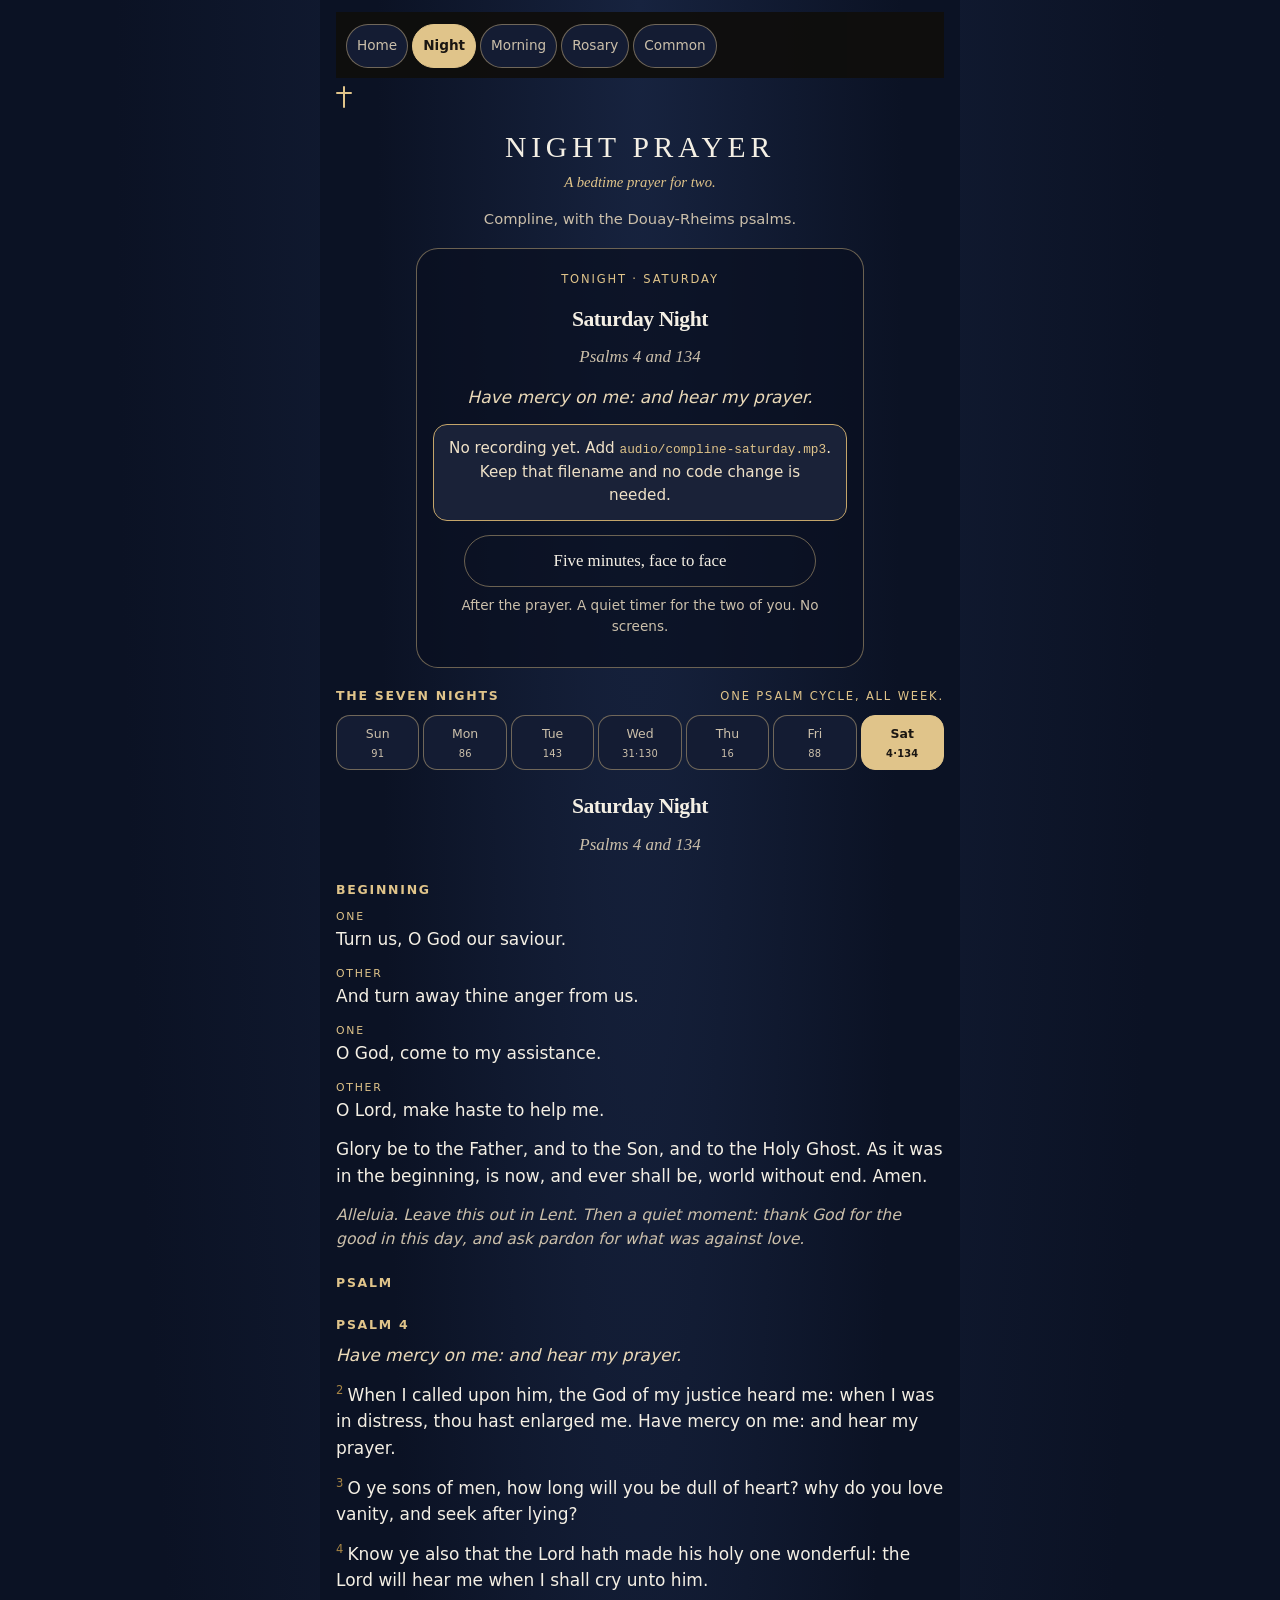
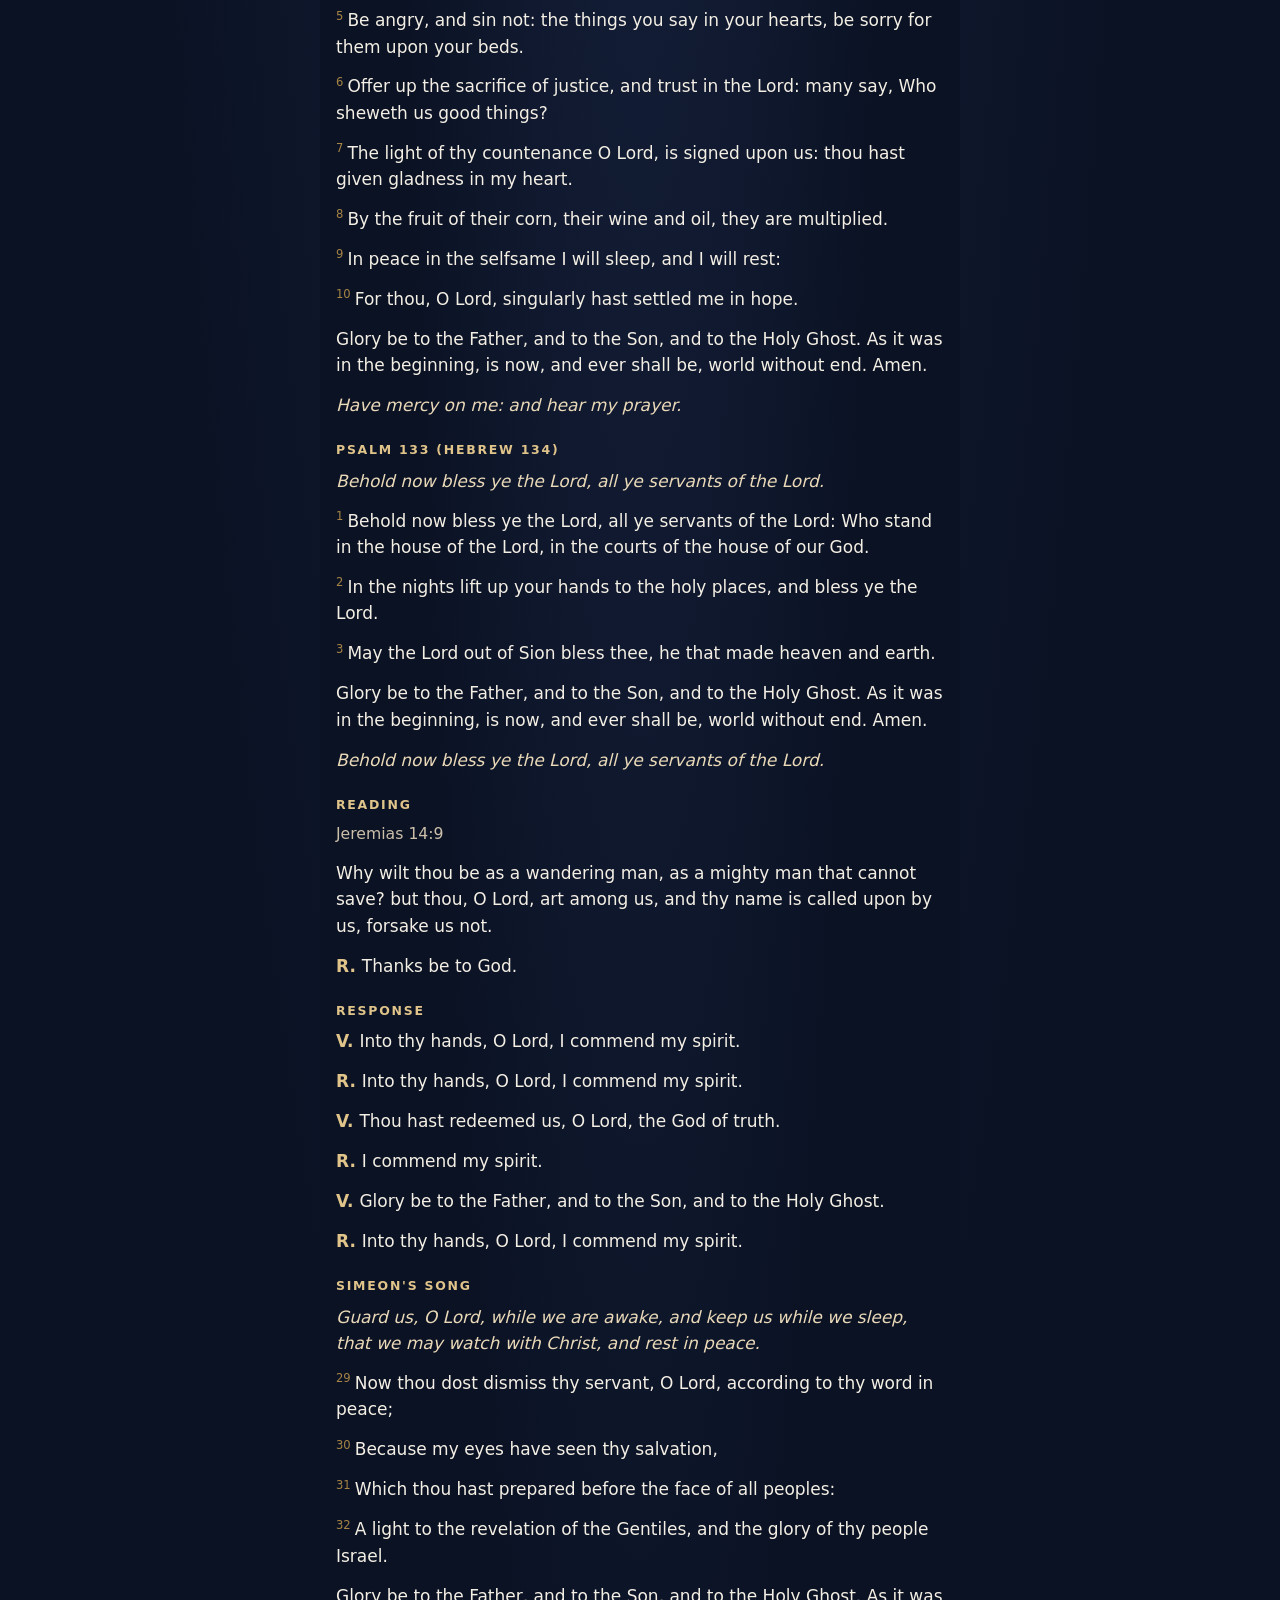
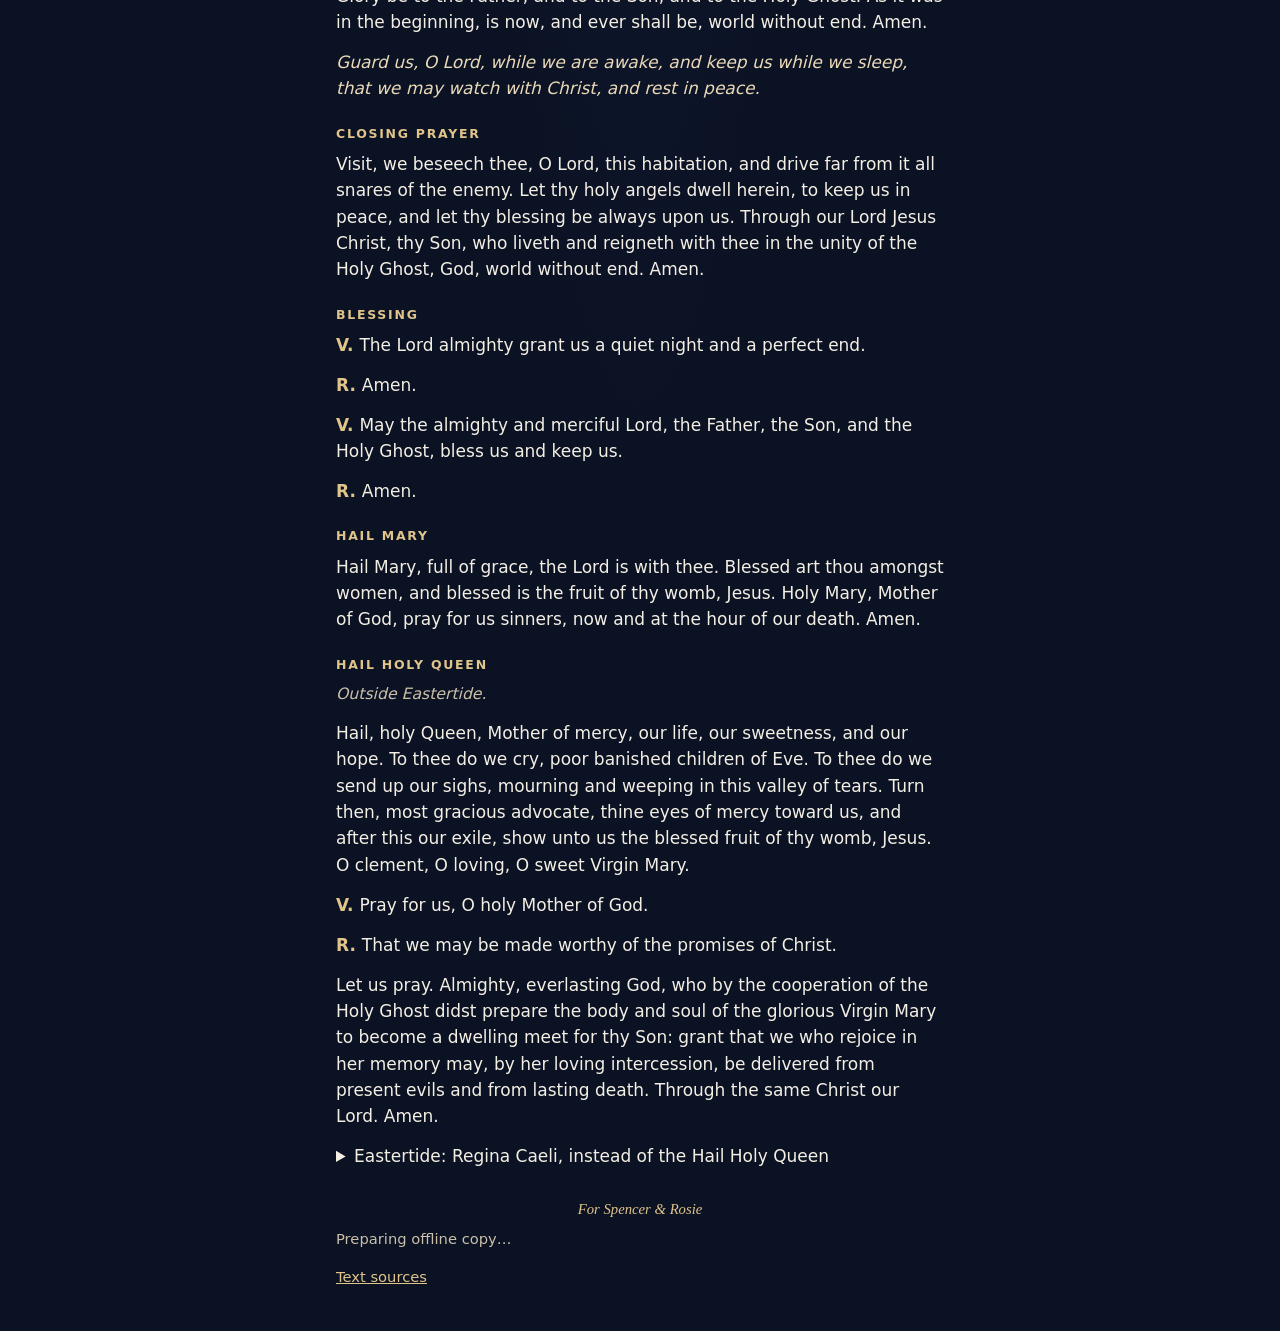
==== commit 11b900c0: "Match the night-prayer layout: navy column, tonight card, and five-minute timer. Open on today's Com" ====
--- a/index.html
+++ b/index.html
@@ -3,7 +3,7 @@
 <head>
   <meta charset="UTF-8">
   <meta name="viewport" content="width=device-width, initial-scale=1, viewport-fit=cover">
-  <meta name="theme-color" content="#0f0e0c">
+  <meta name="theme-color" content="#0b1224">
   <meta name="color-scheme" content="dark">
   <meta name="description" content="Night Prayer for each day, the Morning Offering, the Rosary, and common prayers. Offline on your phone.">
   <meta name="mobile-web-app-capable" content="yes">
@@ -18,26 +18,18 @@
   <link rel="stylesheet" href="css/app.css">
 </head>
 <body>
-  <header>
-    <div class="cross" aria-hidden="true"></div>
-    <h1>Monro Family Prayers</h1>
-    <p class="tagline">Night prayer, morning offering, rosary</p>
-  </header>
   <nav id="nav" class="nav" aria-label="Prayers"></nav>
   <main id="content"></main>
   <footer>
+    <p class="dedication">For Spencer &amp; Rosie</p>
     <p id="offline-status">Opening…</p>
-    <p><a href="sources.html">Text sources</a></p>
+    <p class="foot-links"><a href="sources.html">Text sources</a></p>
   </footer>
+  <audio id="prayer-audio" class="keep-audio" playsinline webkit-playsinline preload="auto"></audio>
   <div id="dock" class="dock" hidden data-state="idle">
-    <div class="dock-row">
-      <button type="button" id="dock-toggle">Play</button>
-      <div class="dock-copy">
-        <div id="dock-title"></div>
-        <div id="dock-state">Ready</div>
-      </div>
-    </div>
-    <audio id="prayer-audio" controls playsinline webkit-playsinline preload="auto"></audio>
+    <button type="button" id="dock-toggle">Play</button>
+    <div id="dock-title"></div>
+    <div id="dock-state">Ready</div>
   </div>
   <script src="js/prayers.js"></script>
   <script src="js/app.js"></script>
--- a/css/app.css
+++ b/css/app.css
@@ -1,25 +1,26 @@
 :root {
-  --bg: #0f0e0c;
-  --surface: #1a1814;
-  --surface-2: #221f1a;
-  --text: #f3ecdf;
-  --muted: #c4baab;
-  --accent: #e0c088;
-  --accent-deep: #8d6b3a;
-  --line: #3a342c;
-  --missing-bg: #2a2116;
-  --missing-line: #a0783c;
+  --bg: #0b1224;
+  --surface: #141c33;
+  --surface-2: #1a2440;
+  --text: #f4efe4;
+  --muted: #cbbfaa;
+  --accent: #e0c48a;
+  --accent-deep: #a68445;
+  --line: rgba(224, 196, 138, 0.45);
+  --missing-bg: #1a2238;
+  --missing-line: #c4a56a;
   --safe-top: env(safe-area-inset-top, 0px);
   --safe-bottom: env(safe-area-inset-bottom, 0px);
   color-scheme: dark;
   font-family: -apple-system, BlinkMacSystemFont, "Segoe UI", system-ui, sans-serif;
+  --serif: Palatino, "Palatino Linotype", "Iowan Old Style", Georgia, serif;
 }
 
 * { box-sizing: border-box; }
 
 html, body {
   margin: 0;
-  background: var(--bg);
+  background: radial-gradient(ellipse at top, #17233f 0%, var(--bg) 58%);
   color: var(--text);
 }
 
@@ -72,11 +73,18 @@
 .cross::before { width: 2px; height: 22px; left: 7px; top: 0; }
 .cross::after { width: 16px; height: 2px; left: 0; top: 6px; }
 
+h1, h2, .serif {
+  font-family: var(--serif);
+  font-weight: 500;
+}
+
 h1 {
-  font-size: 1.45rem;
-  font-weight: 560;
-  letter-spacing: -0.02em;
-  margin: 8px 0 0;
+  font-size: 1.85rem;
+  font-weight: 500;
+  letter-spacing: 0.16em;
+  text-transform: uppercase;
+  margin: 10px 0 0;
+  text-align: center;
 }
 
 .tagline {
@@ -311,6 +319,72 @@
 .sources h2 { font-size: 1.05rem; letter-spacing: 0; text-transform: none; color: var(--text); margin-top: 1.4rem; }
 .sources li { margin: 0 0 0.7rem; }
 
+.mast, .night-screen { text-align: center; }
+.serif-italic { font-family: var(--serif); font-style: italic; color: var(--accent); text-align: center; }
+.tagline { text-align: center; }
+.tonight {
+  margin: 18px auto;
+  max-width: 28rem;
+  padding: 22px 16px 16px;
+  border: 1px solid var(--line);
+  border-radius: 22px;
+  background: rgba(10, 16, 32, 0.72);
+  text-align: center;
+}
+.eyebrow, .week-head p {
+  letter-spacing: 0.16em;
+  text-transform: uppercase;
+  font-size: 0.72rem;
+  color: var(--accent);
+  margin: 0 0 8px;
+}
+.tonight h2, .night-title, .psalm-name { text-align: center; }
+.psalm-name { font-family: var(--serif); font-style: italic; color: var(--muted); margin-top: 0; }
+.play-orb {
+  width: 84px;
+  height: 84px;
+  border-radius: 50%;
+  border: 1px solid var(--accent);
+  background: transparent;
+  color: var(--accent);
+  display: grid;
+  place-items: center;
+  margin: 14px auto 8px;
+}
+.play-orb svg { width: 28px; height: 28px; }
+.play-hint, .timer-note { text-align: center; color: var(--muted); font-size: 0.95rem; }
+.play-hint.quiet, .timer-note { font-size: 0.85rem; }
+.timer-link, button.timer-link {
+  display: block;
+  width: min(100%, 22rem);
+  margin: 14px auto 8px;
+  min-height: 48px;
+  padding: 12px 16px;
+  border-radius: 999px;
+  border: 1px solid var(--line);
+  background: transparent;
+  color: var(--text);
+  text-decoration: none;
+  font-family: var(--serif);
+  font-size: 1.05rem;
+}
+.week-head { display: flex; justify-content: space-between; align-items: baseline; gap: 12px; margin-top: 8px; }
+.week-head h3 { margin: 0; }
+.week-head h3::after { display: none; }
+.days { display: grid; grid-template-columns: repeat(7, 1fr); gap: 4px; overflow: visible; }
+.day { min-width: 0; padding: 8px 0; border-radius: 14px; display: flex; flex-direction: column; align-items: center; gap: 2px; }
+.day-name { font-size: 0.78rem; }
+.day-ps { font-size: 0.62rem; letter-spacing: 0.02em; }
+.who { display: block; font-size: 0.68rem; letter-spacing: 0.16em; text-transform: uppercase; color: var(--accent); margin-top: 10px; }
+.dedication { text-align: center; font-family: var(--serif); font-style: italic; color: var(--accent); margin: 28px 0 8px; }
+.keep-audio { position: fixed; width: 1px; height: 1px; opacity: 0.02; pointer-events: none; }
+.timer-screen { min-height: 68vh; display: flex; flex-direction: column; align-items: center; text-align: center; padding-top: 10vh; }
+.timer-clock { font-family: var(--serif); font-size: 5.2rem; margin: 8px 0 12px; letter-spacing: 0.03em; }
+.back-link { margin-top: 18px; color: var(--accent); }
+.night-screen .prayer, .night-screen { text-align: left; }
+.night-screen > h1, .night-screen > .tagline, .night-screen > .cross { text-align: center; }
+.night-screen > .cross { margin: 8px auto 0; }
+
 @media (prefers-reduced-motion: reduce) {
   * { scroll-behavior: auto !important; }
 }
